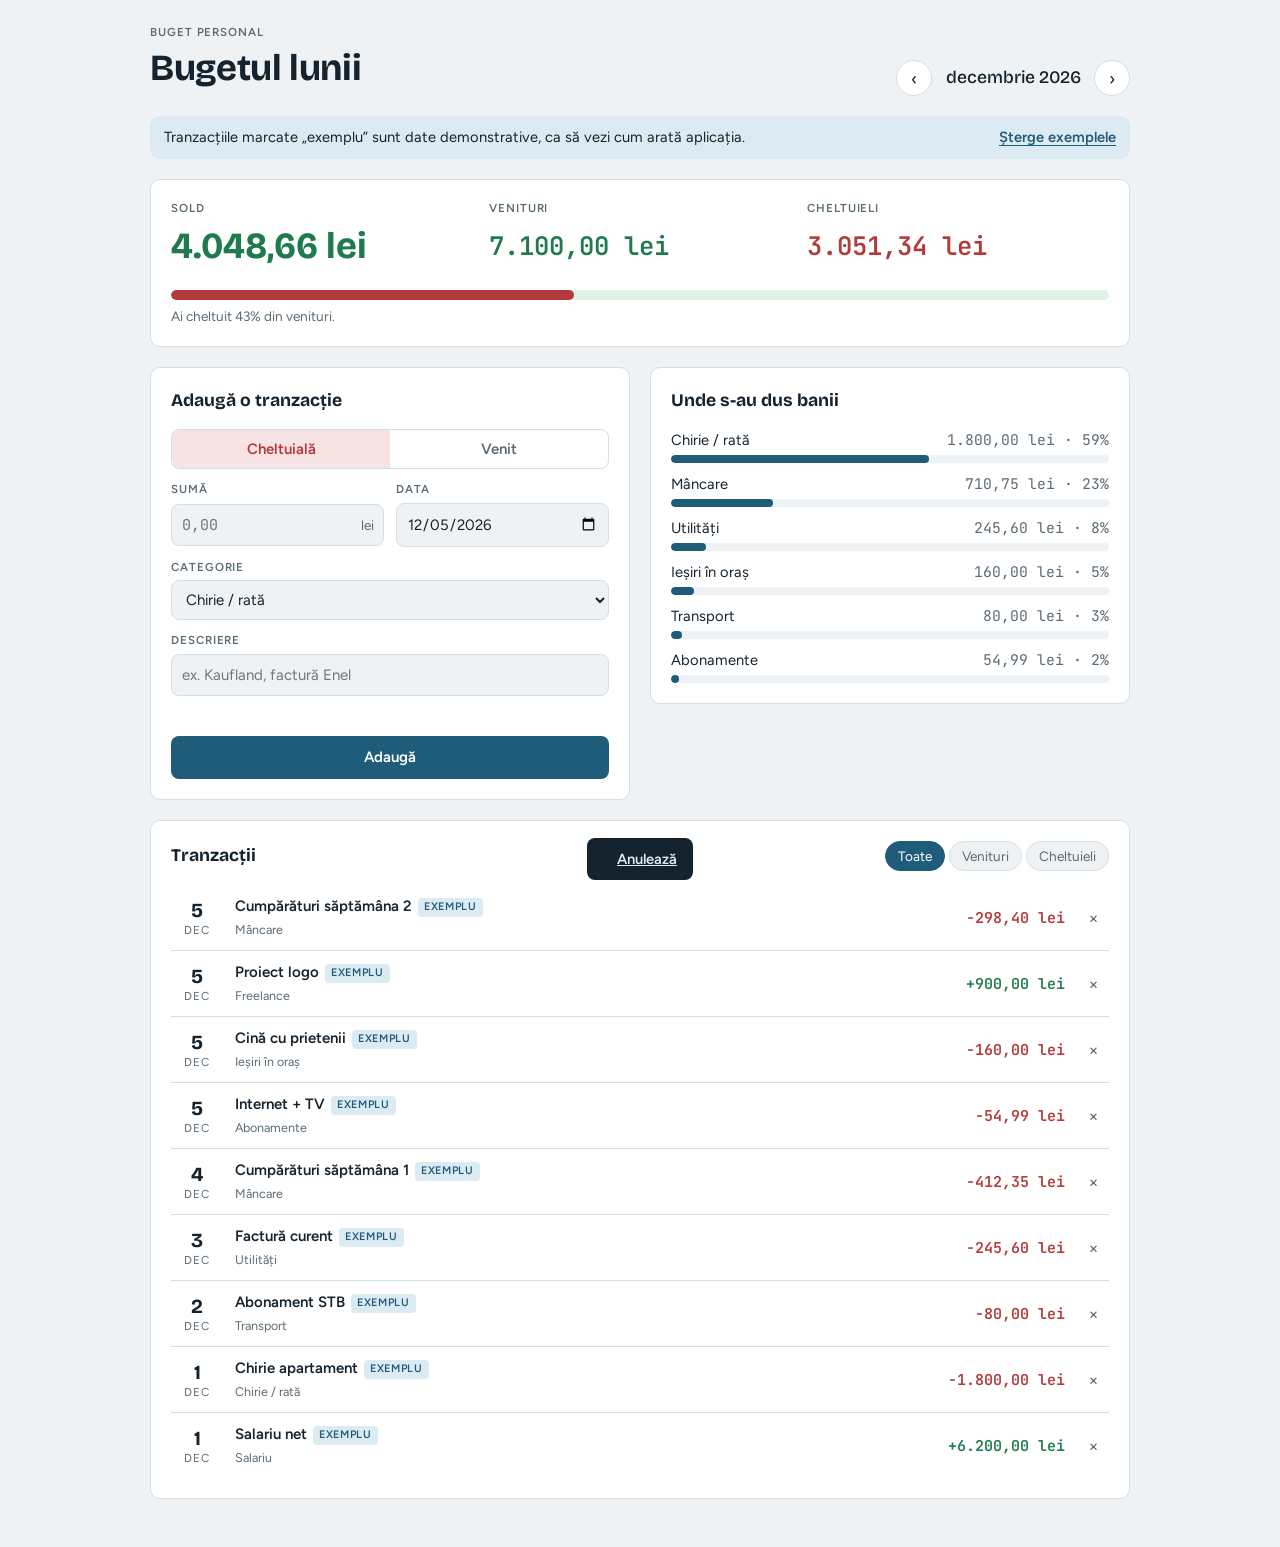
==== buget/index.html @ ee4a4597 "Adaugă aplicația de buget personal Co-Authored-By: Claude Opus 5.5 <noreply@anthropic.com> Claude-Se" ====
<!DOCTYPE html>
<html lang="ro">
<head>
<meta charset="utf-8">
<meta name="viewport" content="width=device-width, initial-scale=1, viewport-fit=cover">
<title>Bugetul Lunii</title>
<link rel="preconnect" href="https://fonts.googleapis.com">
<link rel="preconnect" href="https://fonts.gstatic.com" crossorigin>
<link rel="stylesheet" href="https://fonts.googleapis.com/css2?family=Bricolage+Grotesque:opsz,wght@12..96,500;12..96,700&family=Figtree:wght@400;500;600&family=JetBrains+Mono:wght@400;600&display=swap">
<style>
/* Layout: o coloană de registru — rezumatul lunii sus, apoi formularul și categoriile alături, apoi lista de tranzacții. */
:root {
  --bg: #eef2f4;
  --surface: #ffffff;
  --ink: #15232e;
  --muted: #5b6b76;
  --line: #d5dee3;
  --accent: #1f5c7a;
  --accent-soft: #dcebf2;
  --in: #1f7a4d;
  --out: #b23a3a;
  --in-soft: #e0f1e8;
  --out-soft: #f7e3e3;
  --font-display: "Bricolage Grotesque", "Segoe UI", system-ui, sans-serif;
  --font-body: "Figtree", "Segoe UI", system-ui, sans-serif;
  --font-num: "JetBrains Mono", ui-monospace, "SFMono-Regular", Menlo, monospace;
  --radius: 10px;
  color-scheme: light;
}
@media (prefers-color-scheme: dark) {
  :root:not([data-theme="light"]) {
    --bg: #0f171d; --surface: #17222a; --ink: #e4ecf0; --muted: #93a4ae; --line: #2a3a45;
    --accent: #7cc0dd; --accent-soft: #1d3542; --in: #6fcf9b; --out: #ef8a8a;
    --in-soft: #183327; --out-soft: #3a1f22; color-scheme: dark;
  }
}
:root[data-theme="dark"] {
  --bg: #0f171d; --surface: #17222a; --ink: #e4ecf0; --muted: #93a4ae; --line: #2a3a45;
  --accent: #7cc0dd; --accent-soft: #1d3542; --in: #6fcf9b; --out: #ef8a8a;
  --in-soft: #183327; --out-soft: #3a1f22; color-scheme: dark;
}

* { box-sizing: border-box; }
html, body { margin: 0; }
body {
  background: var(--bg);
  color: var(--ink);
  font: 15px/1.5 var(--font-body);
  padding-inline: 16px;
  padding-block: 24px 48px;
}
.wrap { max-width: 980px; margin: 0 auto; display: grid; gap: 20px; }
h1, h2 { font-family: var(--font-display); margin: 0; text-wrap: balance; }
h1 { font-size: clamp(1.7rem, 4vw, 2.3rem); font-weight: 700; letter-spacing: -0.01em; }
h2 { font-size: 1.1rem; font-weight: 700; }
.num { font-family: var(--font-num); font-variant-numeric: tabular-nums; }
.label { font-size: 0.72rem; text-transform: uppercase; letter-spacing: 0.08em; color: var(--muted); font-weight: 600; }

header { display: flex; flex-wrap: wrap; align-items: end; justify-content: space-between; gap: 12px; }
.month-nav { display: flex; align-items: center; gap: 6px; }
.month-nav output { min-width: 150px; text-align: center; font-family: var(--font-display); font-weight: 500; font-size: 1.1rem; }

button, input, select { font: inherit; color: inherit; }
button { cursor: pointer; }
:focus-visible { outline: 2px solid var(--accent); outline-offset: 2px; }
.icon-btn {
  width: 36px; height: 36px; border-radius: 50%;
  border: 1px solid var(--line); background: var(--surface);
  display: grid; place-items: center; font-size: 1.1rem; line-height: 1;
}
.icon-btn:hover { border-color: var(--accent); color: var(--accent); }

.banner {
  display: flex; flex-wrap: wrap; align-items: center; justify-content: space-between; gap: 10px;
  background: var(--accent-soft); border-radius: var(--radius); padding: 10px 14px; font-size: 0.92rem;
}
.link-btn { background: none; border: 0; padding: 0; color: var(--accent); font-weight: 600; text-decoration: underline; text-underline-offset: 3px; }

/* Rezumat */
.summary {
  background: var(--surface); border: 1px solid var(--line); border-radius: var(--radius);
  padding: 20px; display: grid; gap: 16px;
}
.figures { display: grid; grid-template-columns: repeat(3, minmax(0, 1fr)); gap: 16px; }
.fig { display: grid; gap: 2px; min-width: 0; }
.fig .value { font-size: clamp(1.05rem, 3.2vw, 1.6rem); font-weight: 600; overflow-wrap: anywhere; }
.fig.balance .value { font-family: var(--font-display); font-size: clamp(1.4rem, 5vw, 2.3rem); font-weight: 700; }
.pos { color: var(--in); } .neg { color: var(--out); }
.meter { display: grid; gap: 6px; }
.meter-track { height: 10px; border-radius: 99px; background: var(--in-soft); overflow: hidden; }
.meter-fill { height: 100%; background: var(--out); border-radius: 99px; transition: width .4s ease; }
.meter-caption { font-size: 0.85rem; color: var(--muted); }

.grid-2 { display: grid; grid-template-columns: minmax(0, 1fr) minmax(0, 1fr); gap: 20px; align-items: start; }
.panel { background: var(--surface); border: 1px solid var(--line); border-radius: var(--radius); padding: 20px; display: grid; gap: 14px; min-width: 0; }

/* Formular */
form { display: grid; gap: 12px; }
.seg { display: grid; grid-template-columns: 1fr 1fr; border: 1px solid var(--line); border-radius: 8px; overflow: hidden; }
.seg input { position: absolute; opacity: 0; pointer-events: none; }
.seg label { text-align: center; padding: 8px; cursor: pointer; font-weight: 600; color: var(--muted); }
.seg input:focus-visible + label { outline: 2px solid var(--accent); outline-offset: -2px; }
#t-out:checked + label { background: var(--out-soft); color: var(--out); }
#t-in:checked + label { background: var(--in-soft); color: var(--in); }
.row { display: grid; grid-template-columns: 1fr 1fr; gap: 12px; }
.field { display: grid; gap: 4px; min-width: 0; }
.field input, .field select {
  width: 100%; padding: 9px 10px; border: 1px solid var(--line); border-radius: 8px; background: var(--bg);
}
.field input:focus, .field select:focus { border-color: var(--accent); outline: none; }
.amount-wrap { position: relative; }
.amount-wrap input { padding-right: 42px; font-family: var(--font-num); }
.amount-wrap span { position: absolute; right: 10px; top: 50%; transform: translateY(-50%); color: var(--muted); font-size: 0.85rem; }
.primary {
  background: var(--accent); color: var(--surface); border: 0; border-radius: 8px; padding: 10px 14px; font-weight: 600;
}
.primary:hover { filter: brightness(1.08); }
.error { color: var(--out); font-size: 0.85rem; min-height: 1.2em; margin: 0; }

/* Categorii */
.cats { display: grid; gap: 10px; list-style: none; margin: 0; padding: 0; }
.cat { display: grid; gap: 4px; }
.cat-head { display: flex; justify-content: space-between; gap: 8px; font-size: 0.92rem; }
.cat-head .num { color: var(--muted); }
.bar { height: 8px; background: var(--bg); border-radius: 99px; overflow: hidden; }
.bar i { display: block; height: 100%; background: var(--accent); border-radius: 99px; transition: width .4s ease; }
.empty { color: var(--muted); font-size: 0.92rem; margin: 0; }

/* Tranzacții */
.tx-head { display: flex; flex-wrap: wrap; justify-content: space-between; align-items: center; gap: 10px; }
.filter { display: flex; gap: 4px; }
.chip {
  border: 1px solid var(--line); background: var(--bg); border-radius: 99px; padding: 4px 12px; font-size: 0.85rem; color: var(--muted);
}
.chip[aria-pressed="true"] { background: var(--accent); border-color: var(--accent); color: var(--surface); }
.tx { list-style: none; margin: 0; padding: 0; display: grid; }
.tx li {
  display: grid; grid-template-columns: 52px minmax(0, 1fr) auto 32px; gap: 12px; align-items: center;
  padding: 10px 0; border-top: 1px solid var(--line);
}
.tx li:first-child { border-top: 0; }
.date { text-align: center; line-height: 1.1; }
.date b { display: block; font-family: var(--font-display); font-size: 1.25rem; }
.date small { font-size: 0.72rem; text-transform: uppercase; letter-spacing: 0.06em; color: var(--muted); }
.desc { min-width: 0; }
.desc strong { display: block; font-weight: 600; overflow-wrap: anywhere; }
.desc small { color: var(--muted); }
.tag { display: inline-block; font-size: 0.68rem; text-transform: uppercase; letter-spacing: 0.06em; padding: 1px 6px; border-radius: 4px; background: var(--accent-soft); color: var(--accent); margin-left: 6px; vertical-align: 1px; }
.amt { font-weight: 600; white-space: nowrap; }
.del { width: 32px; height: 32px; border-radius: 6px; border: 0; background: none; color: var(--muted); font-size: 1.1rem; }
.del:hover { background: var(--out-soft); color: var(--out); }

.toast {
  position: fixed; left: 50%; bottom: calc(20px + env(safe-area-inset-bottom, 0px)); transform: translateX(-50%);
  background: var(--ink); color: var(--bg); padding: 10px 16px; border-radius: 8px;
  display: flex; gap: 14px; align-items: center; font-size: 0.92rem; max-width: calc(100% - 32px);
}
.toast button { background: none; border: 0; color: var(--accent-soft); font-weight: 600; text-decoration: underline; padding: 0; }

@media (max-width: 720px) {
  .grid-2 { grid-template-columns: minmax(0, 1fr); }
}
@media (max-width: 460px) {
  .figures { grid-template-columns: 1fr 1fr; }
  .fig.balance { grid-column: 1 / -1; order: -1; }
  .tx li { grid-template-columns: 44px minmax(0, 1fr) auto 28px; gap: 8px; }
  .month-nav output { min-width: 120px; }
}
@media (prefers-reduced-motion: reduce) {
  * { transition: none !important; }
}
</style>
</head>
<body>
<div class="wrap">
  <header>
    <div>
      <div class="label">Buget personal</div>
      <h1>Bugetul lunii</h1>
    </div>
    <div class="month-nav">
      <button class="icon-btn" id="prev" type="button" aria-label="Luna anterioară">‹</button>
      <output id="month-label" aria-live="polite"></output>
      <button class="icon-btn" id="next" type="button" aria-label="Luna următoare">›</button>
    </div>
  </header>

  <div class="banner" id="example-banner" hidden>
    <span>Tranzacțiile marcate „exemplu” sunt date demonstrative, ca să vezi cum arată aplicația.</span>
    <button class="link-btn" id="clear-examples" type="button">Șterge exemplele</button>
  </div>

  <section class="summary" aria-label="Rezumatul lunii">
    <div class="figures">
      <div class="fig balance"><span class="label">Sold</span><span class="value num" id="balance"></span></div>
      <div class="fig"><span class="label">Venituri</span><span class="value num pos" id="income"></span></div>
      <div class="fig"><span class="label">Cheltuieli</span><span class="value num neg" id="expense"></span></div>
    </div>
    <div class="meter">
      <div class="meter-track"><div class="meter-fill" id="meter"></div></div>
      <div class="meter-caption" id="meter-caption"></div>
    </div>
  </section>

  <div class="grid-2">
    <section class="panel" aria-labelledby="add-title">
      <h2 id="add-title">Adaugă o tranzacție</h2>
      <form id="form" novalidate>
        <div class="seg" role="radiogroup" aria-label="Tip">
          <input type="radio" name="type" id="t-out" value="out" checked><label for="t-out">Cheltuială</label>
          <input type="radio" name="type" id="t-in" value="in"><label for="t-in">Venit</label>
        </div>
        <div class="row">
          <div class="field">
            <label class="label" for="amount">Sumă</label>
            <div class="amount-wrap"><input id="amount" inputmode="decimal" placeholder="0,00" autocomplete="off"><span>lei</span></div>
          </div>
          <div class="field">
            <label class="label" for="date">Data</label>
            <input id="date" type="date">
          </div>
        </div>
        <div class="field">
          <label class="label" for="category">Categorie</label>
          <select id="category"></select>
        </div>
        <div class="field">
          <label class="label" for="note">Descriere</label>
          <input id="note" placeholder="ex. Kaufland, factură Enel" maxlength="80" autocomplete="off">
        </div>
        <p class="error" id="error" role="alert"></p>
        <button class="primary" type="submit">Adaugă</button>
      </form>
    </section>

    <section class="panel" aria-labelledby="cat-title">
      <h2 id="cat-title">Unde s-au dus banii</h2>
      <ul class="cats" id="cats"></ul>
    </section>
  </div>

  <section class="panel" aria-labelledby="tx-title">
    <div class="tx-head">
      <h2 id="tx-title">Tranzacții</h2>
      <div class="filter" role="group" aria-label="Filtru">
        <button class="chip" type="button" data-filter="all" aria-pressed="true">Toate</button>
        <button class="chip" type="button" data-filter="in" aria-pressed="false">Venituri</button>
        <button class="chip" type="button" data-filter="out" aria-pressed="false">Cheltuieli</button>
      </div>
    </div>
    <ul class="tx" id="tx"></ul>
  </section>
</div>

<div class="toast" id="toast" hidden><span id="toast-text"></span><button type="button" id="undo">Anulează</button></div>

<script>
(function () {
  var STORE_KEY = "buget-personal-v1";
  var CATEGORIES = {
    out: ["Chirie / rată", "Utilități", "Mâncare", "Transport", "Sănătate", "Ieșiri în oraș", "Haine", "Abonamente", "Altele"],
    in: ["Salariu", "Freelance", "Cadouri", "Altele"]
  };
  var MONTHS = ["ianuarie", "februarie", "martie", "aprilie", "mai", "iunie", "iulie", "august", "septembrie", "octombrie", "noiembrie", "decembrie"];
  var MONTHS_SHORT = ["ian", "feb", "mar", "apr", "mai", "iun", "iul", "aug", "sep", "oct", "noi", "dec"];
  var money = new Intl.NumberFormat("ro-RO", { minimumFractionDigits: 2, maximumFractionDigits: 2 });
  function fmt(n) { return money.format(n) + " lei"; }

  function pad(n) { return String(n).padStart(2, "0"); }
  function isoDate(d) { return d.getFullYear() + "-" + pad(d.getMonth() + 1) + "-" + pad(d.getDate()); }
  var today = new Date();

  function sampleData() {
    var y = today.getFullYear(), m = today.getMonth();
    var maxDay = today.getDate();
    function day(d) { return isoDate(new Date(y, m, Math.min(d, maxDay))); }
    var rows = [
      ["in", 6200, "Salariu", "Salariu net", 1],
      ["out", 1800, "Chirie / rată", "Chirie apartament", 1],
      ["out", 245.6, "Utilități", "Factură curent", 3],
      ["out", 412.35, "Mâncare", "Cumpărături săptămâna 1", 4],
      ["out", 80, "Transport", "Abonament STB", 2],
      ["out", 54.99, "Abonamente", "Internet + TV", 5],
      ["out", 160, "Ieșiri în oraș", "Cină cu prietenii", 6],
      ["in", 900, "Freelance", "Proiect logo", 6],
      ["out", 298.4, "Mâncare", "Cumpărături săptămâna 2", 7]
    ];
    return rows.map(function (r, i) {
      return { id: "ex" + i, type: r[0], amount: r[1], category: r[2], note: r[3], date: day(r[4]), example: true };
    });
  }

  function load() {
    try {
      var raw = localStorage.getItem(STORE_KEY);
      if (raw) return JSON.parse(raw);
    } catch (e) {}
    return sampleData();
  }
  function save() {
    try { localStorage.setItem(STORE_KEY, JSON.stringify(state)); } catch (e) {}
  }

  var state = load();
  var view = { y: today.getFullYear(), m: today.getMonth(), filter: "all" };
  var lastDeleted = null, toastTimer = null;

  var $ = function (id) { return document.getElementById(id); };

  function fillCategories() {
    var type = document.querySelector('input[name="type"]:checked').value;
    $("category").innerHTML = CATEGORIES[type].map(function (c) { return "<option>" + c + "</option>"; }).join("");
  }

  function esc(s) {
    return String(s).replace(/[&<>"]/g, function (c) { return { "&": "&amp;", "<": "&lt;", ">": "&gt;", '"': "&quot;" }[c]; });
  }

  function render() {
    var key = view.y + "-" + pad(view.m + 1);
    $("month-label").textContent = MONTHS[view.m] + " " + view.y;
    var rows = state.filter(function (t) { return t.date.slice(0, 7) === key; });

    var inc = 0, exp = 0, byCat = {};
    rows.forEach(function (t) {
      if (t.type === "in") inc += t.amount;
      else { exp += t.amount; byCat[t.category] = (byCat[t.category] || 0) + t.amount; }
    });
    var bal = inc - exp;
    $("income").textContent = fmt(inc);
    $("expense").textContent = fmt(exp);
    $("balance").textContent = (bal < 0 ? "−" : "") + fmt(Math.abs(bal));
    $("balance").className = "value num " + (bal < 0 ? "neg" : "pos");

    var pct = inc > 0 ? Math.min(100, (exp / inc) * 100) : (exp > 0 ? 100 : 0);
    $("meter").style.width = pct + "%";
    $("meter-caption").textContent = inc > 0
      ? "Ai cheltuit " + Math.round((exp / inc) * 100) + "% din venituri" + (exp > inc ? ", peste ce ai încasat." : ".")
      : (exp > 0 ? "Nu ai venituri înregistrate luna aceasta." : "Nicio tranzacție luna aceasta.");

    var cats = Object.keys(byCat).sort(function (a, b) { return byCat[b] - byCat[a]; });
    $("cats").innerHTML = cats.length ? cats.map(function (c) {
      var p = exp ? (byCat[c] / exp) * 100 : 0;
      return '<li class="cat"><div class="cat-head"><span>' + esc(c) + '</span><span class="num">' + fmt(byCat[c]) +
        " · " + Math.round(p) + '%</span></div><div class="bar"><i style="width:' + p.toFixed(1) + '%"></i></div></li>';
    }).join("") : '<li><p class="empty">Nicio cheltuială în ' + MONTHS[view.m] + ".</p></li>";

    var list = rows.filter(function (t) { return view.filter === "all" || t.type === view.filter; })
      .sort(function (a, b) { return b.date.localeCompare(a.date) || (b.id > a.id ? 1 : -1); });
    $("tx").innerHTML = list.length ? list.map(function (t) {
      var d = Number(t.date.slice(8, 10)), mo = Number(t.date.slice(5, 7)) - 1;
      var sign = t.type === "in" ? "+" : "−";
      return '<li><div class="date"><b>' + d + "</b><small>" + MONTHS_SHORT[mo] + "</small></div>" +
        '<div class="desc"><strong>' + esc(t.note || t.category) + (t.example ? '<span class="tag">exemplu</span>' : "") +
        "</strong><small>" + esc(t.category) + "</small></div>" +
        '<span class="amt num ' + (t.type === "in" ? "pos" : "neg") + '">' + sign + fmt(t.amount) + "</span>" +
        '<button class="del" type="button" data-id="' + esc(t.id) + '" aria-label="Șterge ' + esc(t.note || t.category) + '">×</button></li>';
    }).join("") : '<li style="display:block"><p class="empty">Nicio tranzacție de afișat. Adaug-o pe prima din formularul de mai sus.</p></li>';

    $("example-banner").hidden = !state.some(function (t) { return t.example; });
  }

  function parseAmount(s) {
    s = String(s).trim().replace(/\s/g, "");
    if (/,\d{1,2}$/.test(s)) s = s.replace(/\./g, "").replace(",", ".");
    else s = s.replace(/,/g, "");
    var n = Number(s);
    return isFinite(n) ? Math.round(n * 100) / 100 : NaN;
  }

  function showToast(text) {
    $("toast-text").textContent = text;
    $("toast").hidden = false;
    clearTimeout(toastTimer);
    toastTimer = setTimeout(function () { $("toast").hidden = true; lastDeleted = null; }, 5000);
  }

  // Evenimente
  document.querySelectorAll('input[name="type"]').forEach(function (r) { r.addEventListener("change", fillCategories); });

  $("form").addEventListener("submit", function (e) {
    e.preventDefault();
    var amount = parseAmount($("amount").value);
    if (!(amount > 0)) { $("error").textContent = "Scrie o sumă mai mare ca zero, de exemplu 125,50."; $("amount").focus(); return; }
    if (!$("date").value) { $("error").textContent = "Alege data tranzacției."; $("date").focus(); return; }
    $("error").textContent = "";
    var t = {
      id: Date.now().toString(36) + Math.random().toString(36).slice(2, 6),
      type: document.querySelector('input[name="type"]:checked').value,
      amount: amount,
      category: $("category").value,
      note: $("note").value.trim(),
      date: $("date").value
    };
    state.push(t);
    save();
    var d = new Date(t.date + "T00:00");
    view.y = d.getFullYear(); view.m = d.getMonth();
    $("amount").value = ""; $("note").value = "";
    render();
    $("amount").focus();
  });

  $("tx").addEventListener("click", function (e) {
    var btn = e.target.closest(".del");
    if (!btn) return;
    var i = state.findIndex(function (t) { return t.id === btn.dataset.id; });
    if (i < 0) return;
    lastDeleted = { item: state[i], index: i };
    state.splice(i, 1);
    save(); render();
    showToast("Tranzacție ștearsă.");
  });

  $("undo").addEventListener("click", function () {
    if (!lastDeleted) return;
    if (Array.isArray(lastDeleted)) state = lastDeleted;
    else state.splice(lastDeleted.index, 0, lastDeleted.item);
    lastDeleted = null;
    save(); render();
    $("toast").hidden = true;
  });

  $("clear-examples").addEventListener("click", function () {
    lastDeleted = state.slice();
    state = state.filter(function (t) { return !t.example; });
    save(); render();
    showToast("Exemplele au fost șterse.");
  });

  document.querySelectorAll(".chip").forEach(function (c) {
    c.addEventListener("click", function () {
      view.filter = c.dataset.filter;
      document.querySelectorAll(".chip").forEach(function (o) { o.setAttribute("aria-pressed", String(o === c)); });
      render();
    });
  });

  $("prev").addEventListener("click", function () { view.m--; if (view.m < 0) { view.m = 11; view.y--; } render(); });
  $("next").addEventListener("click", function () { view.m++; if (view.m > 11) { view.m = 0; view.y++; } render(); });

  $("date").value = isoDate(today);
  fillCategories();
  render();
})();
</script>
</body>
</html>
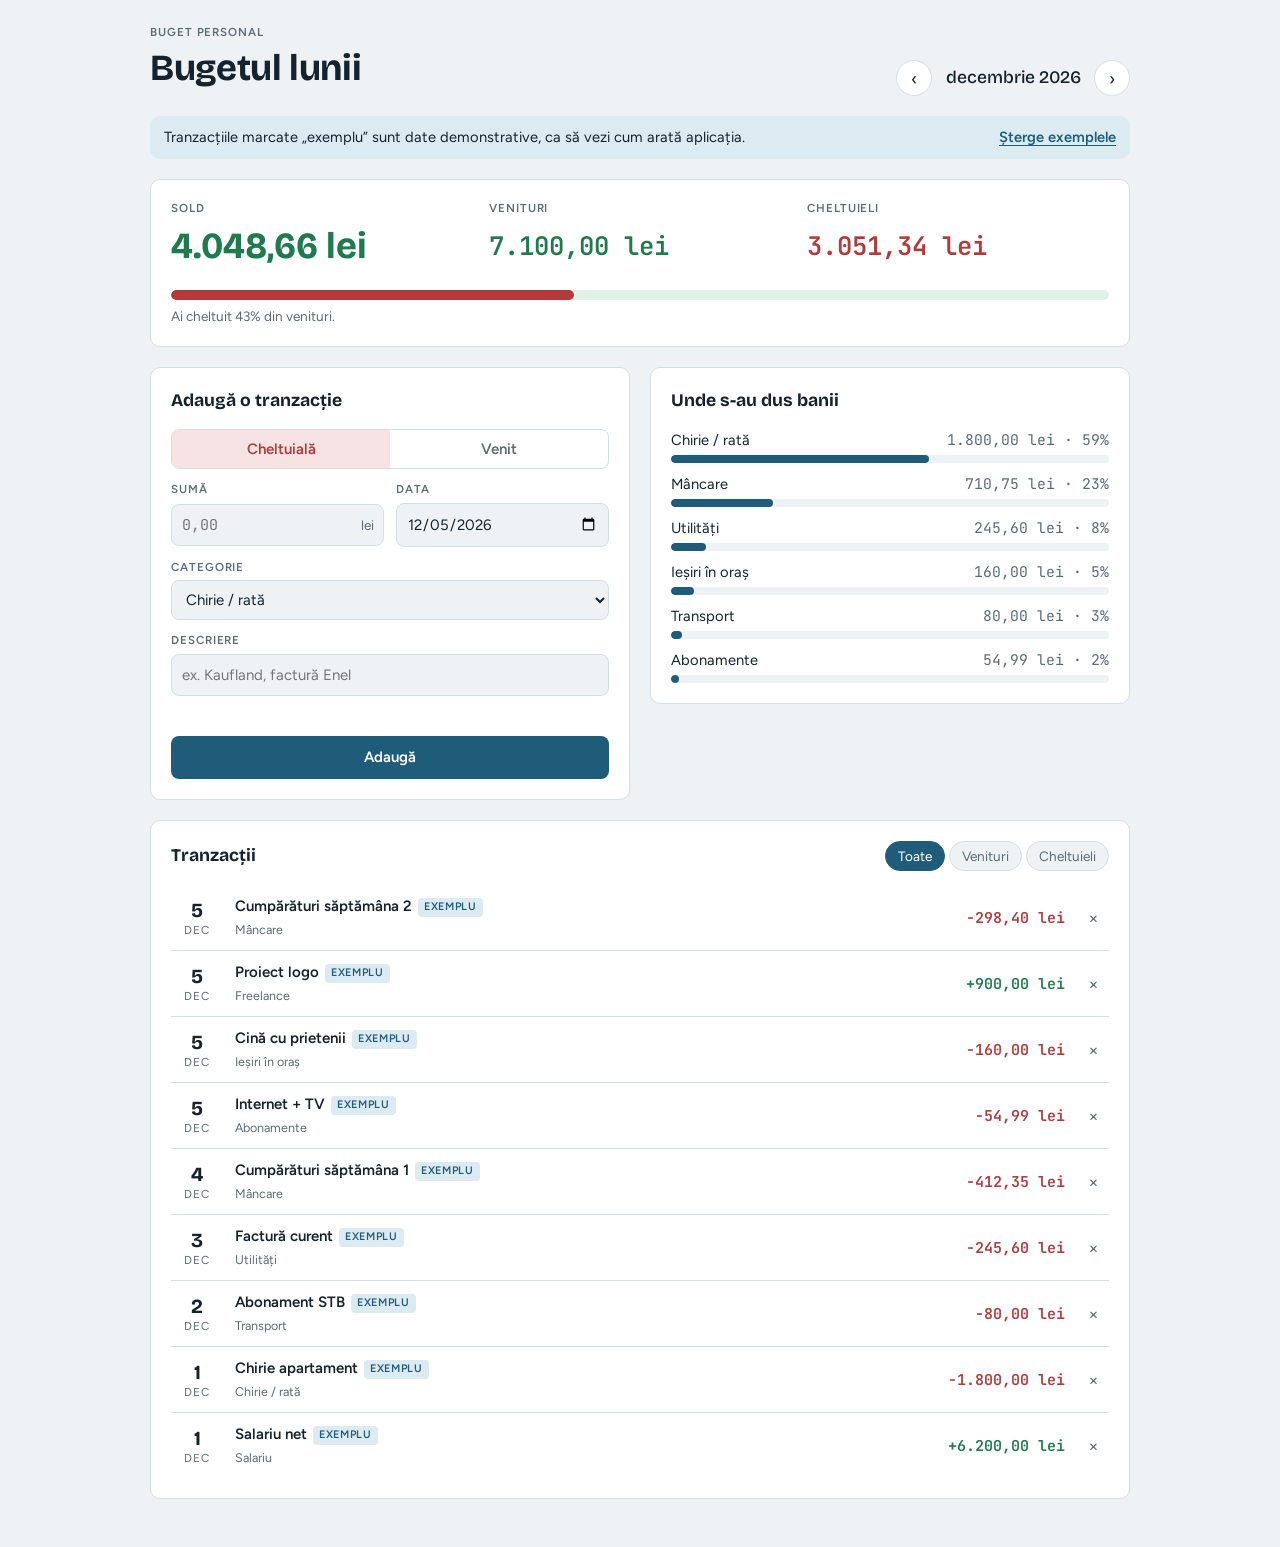
==== commit 1f38c43e: "Adaugă jurnalul Kaizen și repară bara de anulare din buget Co-Authored-By: Claude Opus 5.5 <noreply@" ====
--- a/buget/index.html
+++ b/buget/index.html
@@ -41,6 +41,7 @@
 }
 
 * { box-sizing: border-box; }
+[hidden] { display: none !important; }
 html, body { margin: 0; }
 body {
   background: var(--bg);
